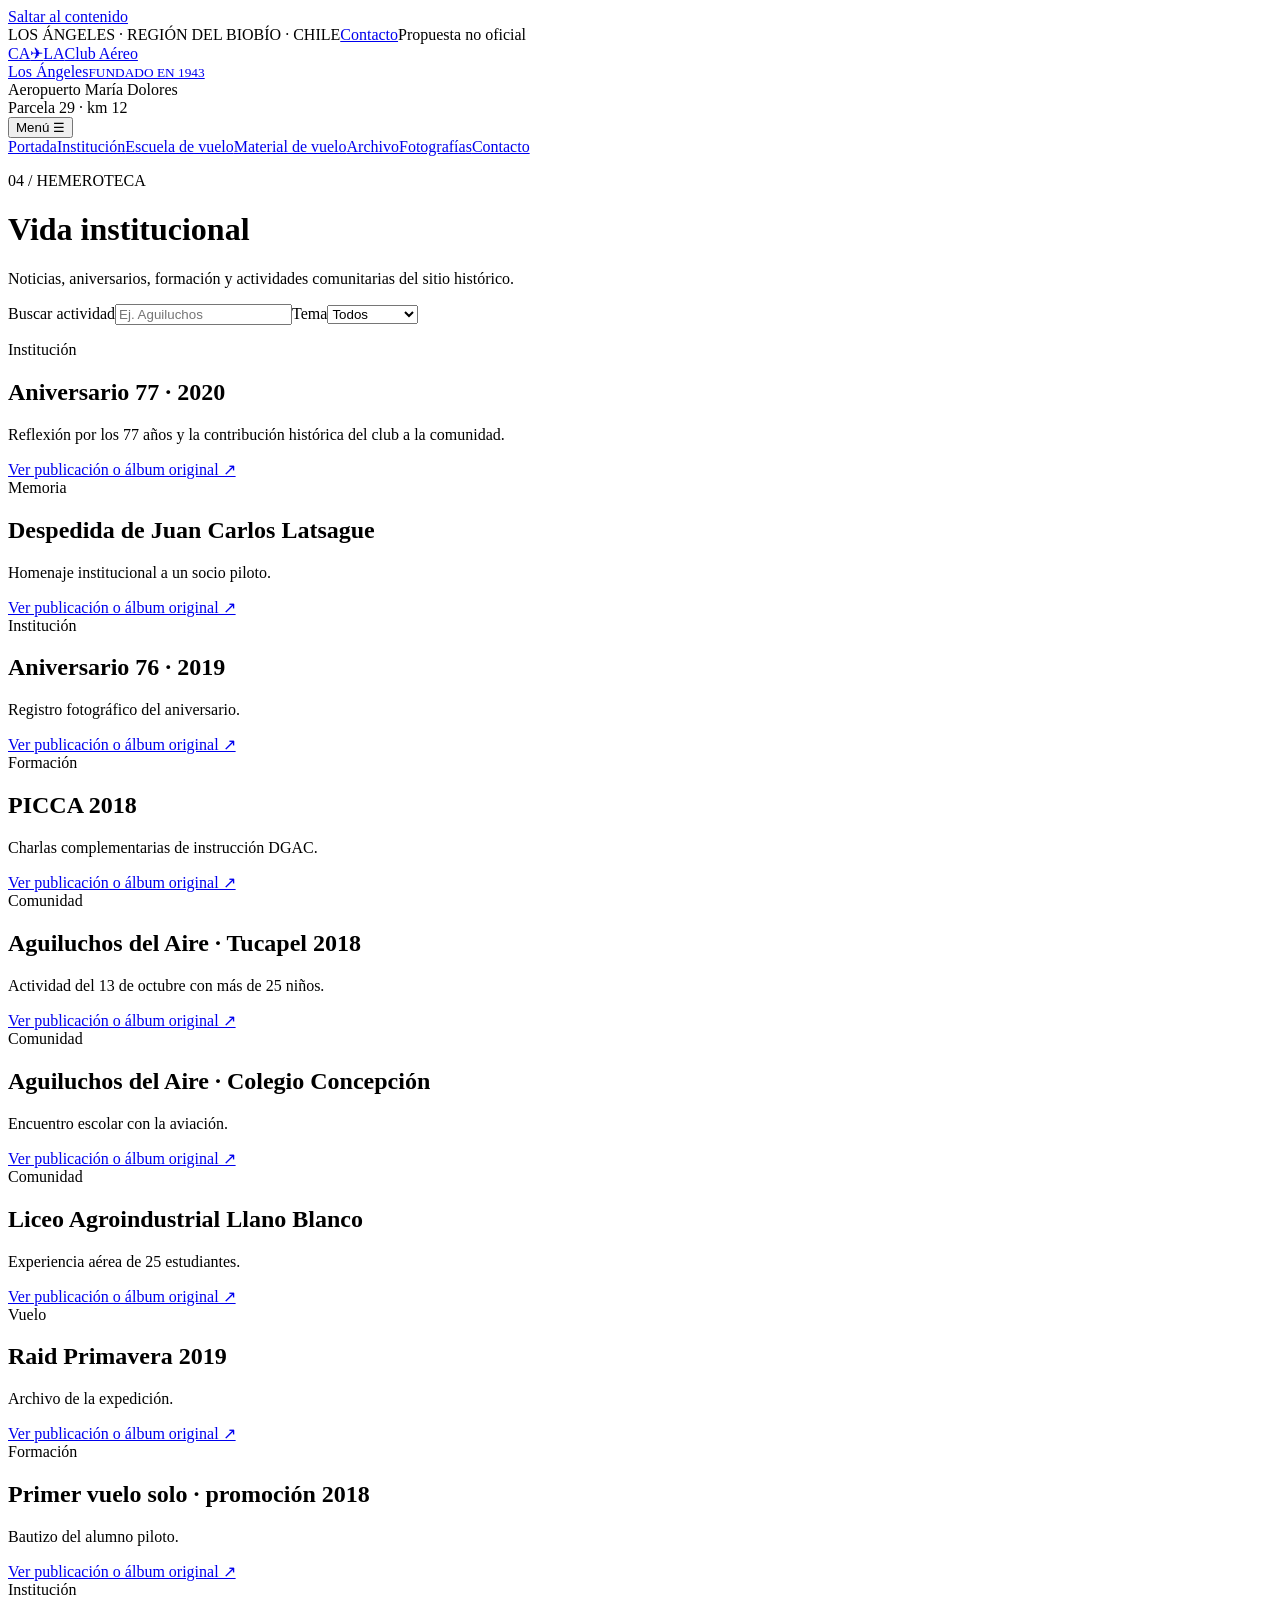
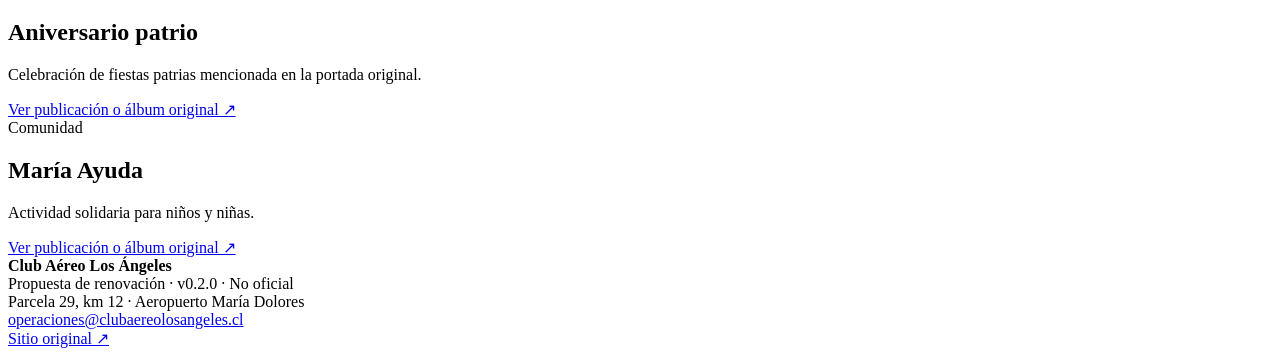
==== archivo.html @ f7039ebe "feat: v0.2.0 dirección editorial y archivo institucional" ====
<!doctype html><html lang="es"><head><meta charset="utf-8"><meta name="viewport" content="width=device-width,initial-scale=1"><meta name="robots" content="noindex,nofollow"><title>Archivo | Club Aéreo Los Ángeles</title><link rel="stylesheet" href="assets/css/editorial.css"><script src="assets/js/editorial.js" defer></script></head><body><a class="skip" href="#contenido">Saltar al contenido</a><div class="utility"><div class="shell"><span>LOS ÁNGELES · REGIÓN DEL BIOBÍO · CHILE</span><a href="mailto:operaciones@clubaereolosangeles.cl">Contacto</a><span>Propuesta no oficial</span></div></div><header class="shell masthead"><a href="index.html" class="wordmark"><span class="mark">CA<span>✈</span>LA</span><span>Club Aéreo<br>Los Ángeles<small>FUNDADO EN 1943</small></span></a><div class="mast-note">Aeropuerto María Dolores<br>Parcela 29 · km 12</div><button class="toggle" aria-expanded="false" aria-controls="nav">Menú ☰</button></header><nav class="nav" id="nav"><div class="shell"><a href="index.html">Portada</a><a href="club.html">Institución</a><a href="escuela.html">Escuela de vuelo</a><a href="flota.html">Material de vuelo</a><a href="archivo.html" aria-current="page">Archivo</a><a href="galeria.html">Fotografías</a><a href="index.html#contacto">Contacto</a></div></nav><main class="shell" id="contenido"><div class="pageintro"><p class="kicker">04 / HEMEROTECA</p><h1>Vida institucional</h1><p>Noticias, aniversarios, formación y actividades comunitarias del sitio histórico.</p></div><div class="filterbar"><label for="search">Buscar actividad</label><input id="search" type="search" placeholder="Ej. Aguiluchos"><label for="category">Tema</label><select id="category"><option value="">Todos</option><option>Institución</option><option>Memoria</option><option>Formación</option><option>Comunidad</option><option>Vuelo</option></select></div><p id="count" aria-live="polite"></p><div id="entries"><article id="0" class="archive-entry" data-category="Institución"><span class="kicker">Institución</span><div><h2>Aniversario 77 · 2020</h2><p>Reflexión por los 77 años y la contribución histórica del club a la comunidad.</p><a href="https://www.clubaereolosangeles.cl/aniversario%2077.html" class="source">Ver publicación o álbum original ↗</a></div></article><article id="1" class="archive-entry" data-category="Memoria"><span class="kicker">Memoria</span><div><h2>Despedida de Juan Carlos Latsague</h2><p>Homenaje institucional a un socio piloto.</p><a href="https://www.clubaereolosangeles.cl/Despedida%20JCLatsague.html" class="source">Ver publicación o álbum original ↗</a></div></article><article id="2" class="archive-entry" data-category="Institución"><span class="kicker">Institución</span><div><h2>Aniversario 76 · 2019</h2><p>Registro fotográfico del aniversario.</p><a href="https://www.clubaereolosangeles.cl/album/Aniversario%2076_2019/index.html" class="source">Ver publicación o álbum original ↗</a></div></article><article id="3" class="archive-entry" data-category="Formación"><span class="kicker">Formación</span><div><h2>PICCA 2018</h2><p>Charlas complementarias de instrucción DGAC.</p><a href="https://www.clubaereolosangeles.cl/album/PICCA%202018/index.html" class="source">Ver publicación o álbum original ↗</a></div></article><article id="4" class="archive-entry" data-category="Comunidad"><span class="kicker">Comunidad</span><div><h2>Aguiluchos del Aire · Tucapel 2018</h2><p>Actividad del 13 de octubre con más de 25 niños.</p><a href="https://www.clubaereolosangeles.cl/aguiluchos.html" class="source">Ver publicación o álbum original ↗</a></div></article><article id="5" class="archive-entry" data-category="Comunidad"><span class="kicker">Comunidad</span><div><h2>Aguiluchos del Aire · Colegio Concepción</h2><p>Encuentro escolar con la aviación.</p><a href="https://www.clubaereolosangeles.cl/aguiluchos%201.html" class="source">Ver publicación o álbum original ↗</a></div></article><article id="6" class="archive-entry" data-category="Comunidad"><span class="kicker">Comunidad</span><div><h2>Liceo Agroindustrial Llano Blanco</h2><p>Experiencia aérea de 25 estudiantes.</p><a href="https://www.clubaereolosangeles.cl/actividad22.html" class="source">Ver publicación o álbum original ↗</a></div></article><article id="7" class="archive-entry" data-category="Vuelo"><span class="kicker">Vuelo</span><div><h2>Raid Primavera 2019</h2><p>Archivo de la expedición.</p><a href="https://www.clubaereolosangeles.cl/album/RAID%20PRIMAVERA%202019/index.html" class="source">Ver publicación o álbum original ↗</a></div></article><article id="8" class="archive-entry" data-category="Formación"><span class="kicker">Formación</span><div><h2>Primer vuelo solo · promoción 2018</h2><p>Bautizo del alumno piloto.</p><a href="https://www.clubaereolosangeles.cl/album/Matias%20Wolft/index.html" class="source">Ver publicación o álbum original ↗</a></div></article><article id="9" class="archive-entry" data-category="Institución"><span class="kicker">Institución</span><div><h2>Aniversario patrio</h2><p>Celebración de fiestas patrias mencionada en la portada original.</p><a href="https://www.clubaereolosangeles.cl/index.html" class="source">Ver publicación o álbum original ↗</a></div></article><article id="10" class="archive-entry" data-category="Comunidad"><span class="kicker">Comunidad</span><div><h2>María Ayuda</h2><p>Actividad solidaria para niños y niñas.</p><a href="https://www.clubaereolosangeles.cl/actividad2.html" class="source">Ver publicación o álbum original ↗</a></div></article></div></main><footer><div class="shell footer"><div><strong>Club Aéreo Los Ángeles</strong><br>Propuesta de renovación · v0.2.0 · No oficial</div><div>Parcela 29, km 12 · Aeropuerto María Dolores<br><a href="mailto:operaciones@clubaereolosangeles.cl">operaciones@clubaereolosangeles.cl</a></div><a href="https://www.clubaereolosangeles.cl/">Sitio original ↗</a></div></footer></body></html>
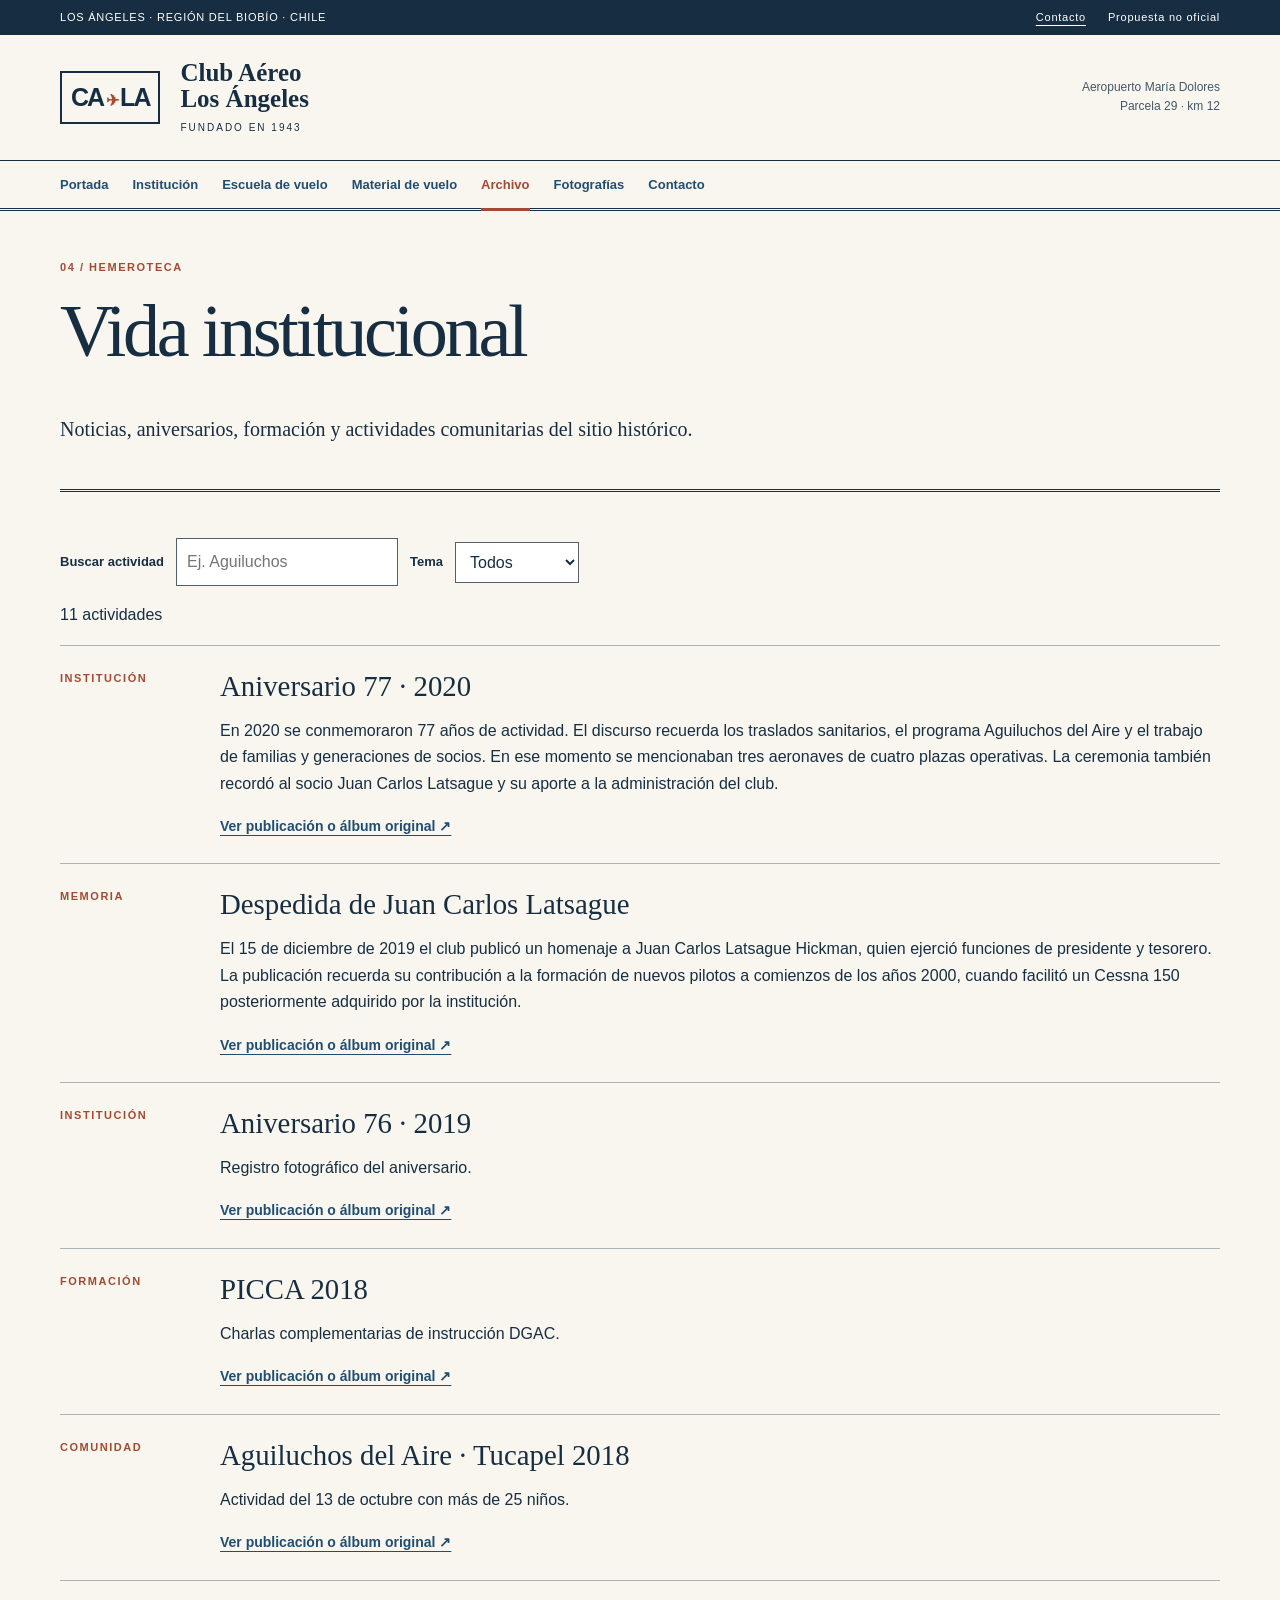
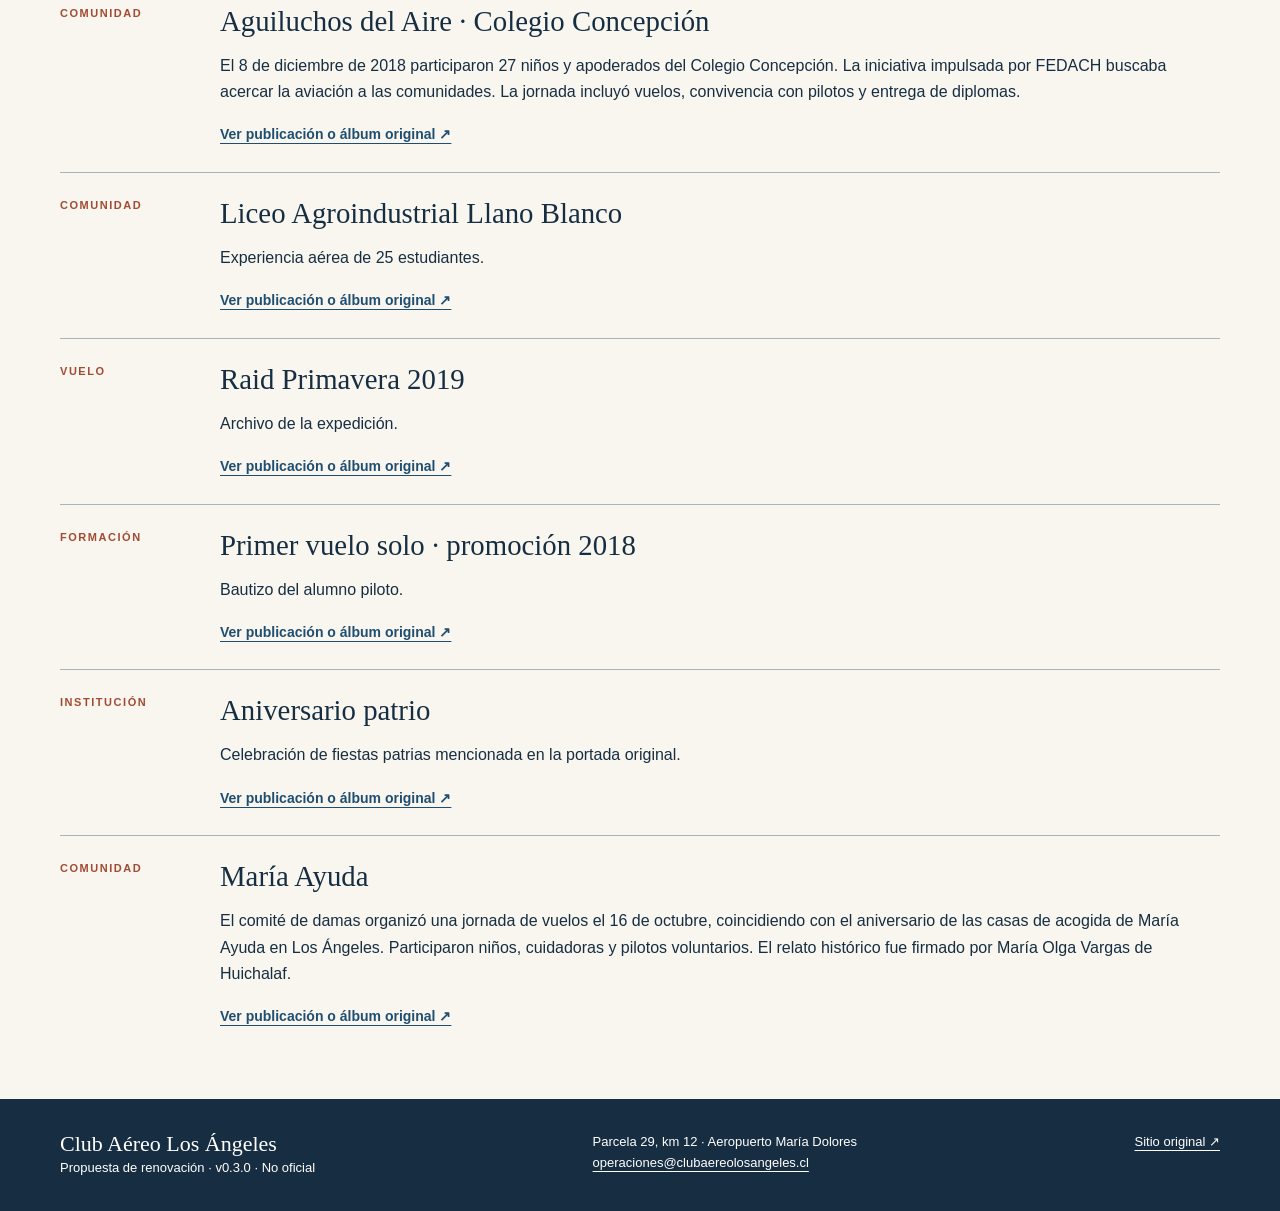
==== commit 82754388: "feat: v0.3.0 ampliar documentación histórica y galería" ====
--- a/archivo.html
+++ b/archivo.html
@@ -1 +1 @@
-<!doctype html><html lang="es"><head><meta charset="utf-8"><meta name="viewport" content="width=device-width,initial-scale=1"><meta name="robots" content="noindex,nofollow"><title>Archivo | Club Aéreo Los Ángeles</title><link rel="stylesheet" href="assets/css/editorial.css"><script src="assets/js/editorial.js" defer></script></head><body><a class="skip" href="#contenido">Saltar al contenido</a><div class="utility"><div class="shell"><span>LOS ÁNGELES · REGIÓN DEL BIOBÍO · CHILE</span><a href="mailto:operaciones@clubaereolosangeles.cl">Contacto</a><span>Propuesta no oficial</span></div></div><header class="shell masthead"><a href="index.html" class="wordmark"><span class="mark">CA<span>✈</span>LA</span><span>Club Aéreo<br>Los Ángeles<small>FUNDADO EN 1943</small></span></a><div class="mast-note">Aeropuerto María Dolores<br>Parcela 29 · km 12</div><button class="toggle" aria-expanded="false" aria-controls="nav">Menú ☰</button></header><nav class="nav" id="nav"><div class="shell"><a href="index.html">Portada</a><a href="club.html">Institución</a><a href="escuela.html">Escuela de vuelo</a><a href="flota.html">Material de vuelo</a><a href="archivo.html" aria-current="page">Archivo</a><a href="galeria.html">Fotografías</a><a href="index.html#contacto">Contacto</a></div></nav><main class="shell" id="contenido"><div class="pageintro"><p class="kicker">04 / HEMEROTECA</p><h1>Vida institucional</h1><p>Noticias, aniversarios, formación y actividades comunitarias del sitio histórico.</p></div><div class="filterbar"><label for="search">Buscar actividad</label><input id="search" type="search" placeholder="Ej. Aguiluchos"><label for="category">Tema</label><select id="category"><option value="">Todos</option><option>Institución</option><option>Memoria</option><option>Formación</option><option>Comunidad</option><option>Vuelo</option></select></div><p id="count" aria-live="polite"></p><div id="entries"><article id="0" class="archive-entry" data-category="Institución"><span class="kicker">Institución</span><div><h2>Aniversario 77 · 2020</h2><p>Reflexión por los 77 años y la contribución histórica del club a la comunidad.</p><a href="https://www.clubaereolosangeles.cl/aniversario%2077.html" class="source">Ver publicación o álbum original ↗</a></div></article><article id="1" class="archive-entry" data-category="Memoria"><span class="kicker">Memoria</span><div><h2>Despedida de Juan Carlos Latsague</h2><p>Homenaje institucional a un socio piloto.</p><a href="https://www.clubaereolosangeles.cl/Despedida%20JCLatsague.html" class="source">Ver publicación o álbum original ↗</a></div></article><article id="2" class="archive-entry" data-category="Institución"><span class="kicker">Institución</span><div><h2>Aniversario 76 · 2019</h2><p>Registro fotográfico del aniversario.</p><a href="https://www.clubaereolosangeles.cl/album/Aniversario%2076_2019/index.html" class="source">Ver publicación o álbum original ↗</a></div></article><article id="3" class="archive-entry" data-category="Formación"><span class="kicker">Formación</span><div><h2>PICCA 2018</h2><p>Charlas complementarias de instrucción DGAC.</p><a href="https://www.clubaereolosangeles.cl/album/PICCA%202018/index.html" class="source">Ver publicación o álbum original ↗</a></div></article><article id="4" class="archive-entry" data-category="Comunidad"><span class="kicker">Comunidad</span><div><h2>Aguiluchos del Aire · Tucapel 2018</h2><p>Actividad del 13 de octubre con más de 25 niños.</p><a href="https://www.clubaereolosangeles.cl/aguiluchos.html" class="source">Ver publicación o álbum original ↗</a></div></article><article id="5" class="archive-entry" data-category="Comunidad"><span class="kicker">Comunidad</span><div><h2>Aguiluchos del Aire · Colegio Concepción</h2><p>Encuentro escolar con la aviación.</p><a href="https://www.clubaereolosangeles.cl/aguiluchos%201.html" class="source">Ver publicación o álbum original ↗</a></div></article><article id="6" class="archive-entry" data-category="Comunidad"><span class="kicker">Comunidad</span><div><h2>Liceo Agroindustrial Llano Blanco</h2><p>Experiencia aérea de 25 estudiantes.</p><a href="https://www.clubaereolosangeles.cl/actividad22.html" class="source">Ver publicación o álbum original ↗</a></div></article><article id="7" class="archive-entry" data-category="Vuelo"><span class="kicker">Vuelo</span><div><h2>Raid Primavera 2019</h2><p>Archivo de la expedición.</p><a href="https://www.clubaereolosangeles.cl/album/RAID%20PRIMAVERA%202019/index.html" class="source">Ver publicación o álbum original ↗</a></div></article><article id="8" class="archive-entry" data-category="Formación"><span class="kicker">Formación</span><div><h2>Primer vuelo solo · promoción 2018</h2><p>Bautizo del alumno piloto.</p><a href="https://www.clubaereolosangeles.cl/album/Matias%20Wolft/index.html" class="source">Ver publicación o álbum original ↗</a></div></article><article id="9" class="archive-entry" data-category="Institución"><span class="kicker">Institución</span><div><h2>Aniversario patrio</h2><p>Celebración de fiestas patrias mencionada en la portada original.</p><a href="https://www.clubaereolosangeles.cl/index.html" class="source">Ver publicación o álbum original ↗</a></div></article><article id="10" class="archive-entry" data-category="Comunidad"><span class="kicker">Comunidad</span><div><h2>María Ayuda</h2><p>Actividad solidaria para niños y niñas.</p><a href="https://www.clubaereolosangeles.cl/actividad2.html" class="source">Ver publicación o álbum original ↗</a></div></article></div></main><footer><div class="shell footer"><div><strong>Club Aéreo Los Ángeles</strong><br>Propuesta de renovación · v0.2.0 · No oficial</div><div>Parcela 29, km 12 · Aeropuerto María Dolores<br><a href="mailto:operaciones@clubaereolosangeles.cl">operaciones@clubaereolosangeles.cl</a></div><a href="https://www.clubaereolosangeles.cl/">Sitio original ↗</a></div></footer></body></html>+<!doctype html><html lang="es"><head><meta charset="utf-8"><meta name="viewport" content="width=device-width,initial-scale=1"><meta name="robots" content="noindex,nofollow"><title>Archivo | Club Aéreo Los Ángeles</title><link rel="stylesheet" href="assets/css/editorial.css"><script src="assets/js/editorial.js" defer></script></head><body><a class="skip" href="#contenido">Saltar al contenido</a><div class="utility"><div class="shell"><span>LOS ÁNGELES · REGIÓN DEL BIOBÍO · CHILE</span><a href="mailto:operaciones@clubaereolosangeles.cl">Contacto</a><span>Propuesta no oficial</span></div></div><header class="shell masthead"><a href="index.html" class="wordmark"><span class="mark">CA<span>✈</span>LA</span><span>Club Aéreo<br>Los Ángeles<small>FUNDADO EN 1943</small></span></a><div class="mast-note">Aeropuerto María Dolores<br>Parcela 29 · km 12</div><button class="toggle" aria-expanded="false" aria-controls="nav">Menú ☰</button></header><nav class="nav" id="nav"><div class="shell"><a href="index.html">Portada</a><a href="club.html">Institución</a><a href="escuela.html">Escuela de vuelo</a><a href="flota.html">Material de vuelo</a><a href="archivo.html" aria-current="page">Archivo</a><a href="galeria.html">Fotografías</a><a href="index.html#contacto">Contacto</a></div></nav><main class="shell" id="contenido"><div class="pageintro"><p class="kicker">04 / HEMEROTECA</p><h1>Vida institucional</h1><p>Noticias, aniversarios, formación y actividades comunitarias del sitio histórico.</p></div><div class="filterbar"><label for="search">Buscar actividad</label><input id="search" type="search" placeholder="Ej. Aguiluchos"><label for="category">Tema</label><select id="category"><option value="">Todos</option><option>Institución</option><option>Memoria</option><option>Formación</option><option>Comunidad</option><option>Vuelo</option></select></div><p id="count" aria-live="polite"></p><div id="entries"><article id="0" class="archive-entry" data-category="Institución"><span class="kicker">Institución</span><div><h2>Aniversario 77 · 2020</h2><p>En 2020 se conmemoraron 77 años de actividad. El discurso recuerda los traslados sanitarios, el programa Aguiluchos del Aire y el trabajo de familias y generaciones de socios. En ese momento se mencionaban tres aeronaves de cuatro plazas operativas. La ceremonia también recordó al socio Juan Carlos Latsague y su aporte a la administración del club.</p><a href="https://www.clubaereolosangeles.cl/aniversario%2077.html" class="source">Ver publicación o álbum original ↗</a></div></article><article id="1" class="archive-entry" data-category="Memoria"><span class="kicker">Memoria</span><div><h2>Despedida de Juan Carlos Latsague</h2><p>El 15 de diciembre de 2019 el club publicó un homenaje a Juan Carlos Latsague Hickman, quien ejerció funciones de presidente y tesorero. La publicación recuerda su contribución a la formación de nuevos pilotos a comienzos de los años 2000, cuando facilitó un Cessna 150 posteriormente adquirido por la institución.</p><a href="https://www.clubaereolosangeles.cl/Despedida%20JCLatsague.html" class="source">Ver publicación o álbum original ↗</a></div></article><article id="2" class="archive-entry" data-category="Institución"><span class="kicker">Institución</span><div><h2>Aniversario 76 · 2019</h2><p>Registro fotográfico del aniversario.</p><a href="https://www.clubaereolosangeles.cl/album/Aniversario%2076_2019/index.html" class="source">Ver publicación o álbum original ↗</a></div></article><article id="3" class="archive-entry" data-category="Formación"><span class="kicker">Formación</span><div><h2>PICCA 2018</h2><p>Charlas complementarias de instrucción DGAC.</p><a href="https://www.clubaereolosangeles.cl/album/PICCA%202018/index.html" class="source">Ver publicación o álbum original ↗</a></div></article><article id="4" class="archive-entry" data-category="Comunidad"><span class="kicker">Comunidad</span><div><h2>Aguiluchos del Aire · Tucapel 2018</h2><p>Actividad del 13 de octubre con más de 25 niños.</p><a href="https://www.clubaereolosangeles.cl/aguiluchos.html" class="source">Ver publicación o álbum original ↗</a></div></article><article id="5" class="archive-entry" data-category="Comunidad"><span class="kicker">Comunidad</span><div><h2>Aguiluchos del Aire · Colegio Concepción</h2><p>El 8 de diciembre de 2018 participaron 27 niños y apoderados del Colegio Concepción. La iniciativa impulsada por FEDACH buscaba acercar la aviación a las comunidades. La jornada incluyó vuelos, convivencia con pilotos y entrega de diplomas.</p><a href="https://www.clubaereolosangeles.cl/aguiluchos%201.html" class="source">Ver publicación o álbum original ↗</a></div></article><article id="6" class="archive-entry" data-category="Comunidad"><span class="kicker">Comunidad</span><div><h2>Liceo Agroindustrial Llano Blanco</h2><p>Experiencia aérea de 25 estudiantes.</p><a href="https://www.clubaereolosangeles.cl/actividad22.html" class="source">Ver publicación o álbum original ↗</a></div></article><article id="7" class="archive-entry" data-category="Vuelo"><span class="kicker">Vuelo</span><div><h2>Raid Primavera 2019</h2><p>Archivo de la expedición.</p><a href="https://www.clubaereolosangeles.cl/album/RAID%20PRIMAVERA%202019/index.html" class="source">Ver publicación o álbum original ↗</a></div></article><article id="8" class="archive-entry" data-category="Formación"><span class="kicker">Formación</span><div><h2>Primer vuelo solo · promoción 2018</h2><p>Bautizo del alumno piloto.</p><a href="https://www.clubaereolosangeles.cl/album/Matias%20Wolft/index.html" class="source">Ver publicación o álbum original ↗</a></div></article><article id="9" class="archive-entry" data-category="Institución"><span class="kicker">Institución</span><div><h2>Aniversario patrio</h2><p>Celebración de fiestas patrias mencionada en la portada original.</p><a href="https://www.clubaereolosangeles.cl/index.html" class="source">Ver publicación o álbum original ↗</a></div></article><article id="10" class="archive-entry" data-category="Comunidad"><span class="kicker">Comunidad</span><div><h2>María Ayuda</h2><p>El comité de damas organizó una jornada de vuelos el 16 de octubre, coincidiendo con el aniversario de las casas de acogida de María Ayuda en Los Ángeles. Participaron niños, cuidadoras y pilotos voluntarios. El relato histórico fue firmado por María Olga Vargas de Huichalaf.</p><a href="https://www.clubaereolosangeles.cl/actividad2.html" class="source">Ver publicación o álbum original ↗</a></div></article></div></main><footer><div class="shell footer"><div><strong>Club Aéreo Los Ángeles</strong><br>Propuesta de renovación · v0.3.0 · No oficial</div><div>Parcela 29, km 12 · Aeropuerto María Dolores<br><a href="mailto:operaciones@clubaereolosangeles.cl">operaciones@clubaereolosangeles.cl</a></div><a href="https://www.clubaereolosangeles.cl/">Sitio original ↗</a></div></footer></body></html>
--- a/assets/css/editorial.css
+++ b/assets/css/editorial.css
@@ -0,0 +1 @@
+*{box-sizing:border-box}html{scroll-behavior:smooth}body{margin:0;background:#f8f6ef;color:#172e42;font:16px/1.65 Arial,sans-serif}a{color:#204e72;text-underline-offset:4px}a:hover{color:#a34b32}a:focus-visible,button:focus-visible,input:focus-visible,select:focus-visible{outline:3px solid #a34b32;outline-offset:4px}.shell{width:min(1160px,calc(100% - 64px));margin:auto}.utility{background:#172e42;color:#fff;font:11px/1.5 Arial;letter-spacing:.07em}.utility .shell{display:flex;gap:22px;align-items:center;padding:9px 0}.utility a{color:white;margin-left:auto}.masthead{display:flex;justify-content:space-between;align-items:center;padding:25px 0}.wordmark{display:flex;gap:20px;align-items:center;color:#172e42;text-decoration:none;font:bold 25px/1.05 Georgia,serif}.wordmark small{display:block;font:10px/1.5 Arial;letter-spacing:.2em;margin-top:8px}.mark{border:2px solid #172e42;padding:12px 9px;font:bold 25px/1 Arial;letter-spacing:-.08em}.mark span{color:#a34b32;font-size:16px;margin:0 3px}.mast-note{font:12px/1.6 Arial;text-align:right;color:#455769}.toggle{display:none}.nav{border-top:1px solid #172e42;border-bottom:3px double #172e42}.nav .shell{display:flex;gap:24px;align-items:center;flex-wrap:wrap}.nav a{font-size:13px;font-weight:bold;text-decoration:none;padding:13px 0;display:block}.nav a[aria-current]{color:#a34b32;border-bottom:3px solid #a34b32;margin-bottom:-3px}.skip{position:absolute;top:-100px;left:12px;background:#fff;padding:10px}.skip:focus{top:0}h1,h2,h3{font-family:Georgia,serif;font-weight:normal;line-height:1.12;margin:0 0 .55em}h1{font-size:clamp(2.7rem,5.8vw,5rem);letter-spacing:-.045em}h2{font-size:clamp(1.65rem,3vw,2.5rem)}h3{font-size:1.45rem}p{margin:0 0 1em}.kicker{font:bold 11px/1.5 Arial;letter-spacing:.14em;color:#a34b32;text-transform:uppercase;margin:0 0 14px}.front{display:grid;grid-template-columns:5fr 7fr;gap:35px;padding:45px 0 24px;align-items:center}.front-copy{padding-right:15px}.dek{font:21px/1.5 Georgia,serif}.primary{display:inline-block;background:#172e42;color:white;padding:12px 18px;text-decoration:none;font-size:14px;font-weight:bold}.primary:hover{background:#a34b32;color:white}.plain,.source{display:inline-block;margin:14px 0;font-weight:bold;font-size:14px}.front-copy .plain{display:block}figure{margin:0}img{display:block;max-width:100%;width:100%;object-fit:cover;background:#dce2e3}.front img{height:390px}.front figcaption,figcaption{font-size:11px;color:#52606b;padding-top:8px}.ticker{border-block:1px solid #172e42;display:flex;justify-content:space-between;gap:15px;padding:12px 0;font:bold 11px/1.4 Arial;letter-spacing:.07em}.front-news{display:grid;grid-template-columns:1fr 2fr;gap:60px;padding:45px 0;border-bottom:1px solid #aab3b7}.newsline{padding:16px 0;border-bottom:1px solid #b5bfc3}.newsline:first-child{padding-top:0}.newsline small{color:#a34b32;font-size:10px;font-weight:bold}.newsline h3{margin:6px 0}.newsline h3 a{text-decoration:none;color:#172e42}.newsline p{font-size:14px;margin:0}.feature{display:grid;grid-template-columns:1.3fr 1fr;gap:40px;align-items:center;padding:40px 0;border-bottom:1px solid #aab3b7}.feature img{height:280px}.pageintro{padding:48px 0 24px;border-bottom:3px double #172e42;margin-bottom:30px}.pageintro p:last-child{max-width:750px;font:20px/1.55 Georgia,serif}.reading{max-width:820px}.story{padding:30px 0;border-bottom:1px solid #b5bfc3}.story h2{margin-bottom:18px}.notice{border-left:3px solid #a34b32;padding:12px 18px;background:#eeeae0;font-size:14px}.directory{display:grid;grid-template-columns:1fr 1fr;margin:20px 0}.directory dt,.directory dd{border-bottom:1px solid #bac3c6;padding:8px;margin:0}.subjects{columns:2;padding-left:22px}.fleet-photo{display:grid;grid-template-columns:1fr 1fr;gap:16px;margin-bottom:32px}.fleet-photo img{height:270px}.table-scroll{overflow:auto;margin:20px 0}table{border-collapse:collapse;width:100%;min-width:620px;text-align:left}th,td{padding:12px;border-bottom:1px solid #aab3b7}thead{background:#172e42;color:white}tbody th{font-weight:bold}.filterbar{display:flex;align-items:center;gap:12px;flex-wrap:wrap;padding:16px 0}.filterbar label{font-size:13px;font-weight:bold}input,select{background:#fff;border:1px solid #52606b;padding:10px;font:inherit;color:#172e42}.archive-entry{display:grid;grid-template-columns:160px 1fr;border-top:1px solid #aab3b7;padding:24px 0;scroll-margin-top:20px}.archive-entry[hidden]{display:none}.archive-entry h2{font-size:1.8rem}.archive-entry .source{margin:0}.gallery-lead img{height:340px}.album-list{padding:0 0 0 32px}.album-list li{padding:14px 0;border-bottom:1px solid #aab3b7}.album-list a{display:flex;justify-content:space-between;gap:20px;text-decoration:none;font:20px/1.4 Georgia,serif}.album-list span{font:13px/1.6 Arial;white-space:nowrap}footer{background:#172e42;color:white;margin-top:45px;padding:32px 0;font-size:13px}.footer{display:flex;justify-content:space-between;gap:24px;flex-wrap:wrap}.footer a{color:#fff}.footer strong{font:22px Georgia,serif}@media(max-width:760px){.shell{width:calc(100% - 32px)}.utility .shell{gap:8px;flex-wrap:wrap}.utility a{margin-left:0}.mast-note{display:none}.wordmark{font-size:20px;gap:12px}.mark{font-size:20px}.toggle{display:block;background:none;border:1px solid #172e42;padding:8px;color:#172e42}.nav .shell{display:none}.nav.open .shell{display:flex;flex-direction:column;align-items:stretch;gap:0}.nav a{border-bottom:1px solid #b5bfc3}.front,.front-news,.feature{grid-template-columns:1fr;gap:24px}.front{padding-top:30px}.front img{height:260px}.ticker{flex-direction:column;gap:7px}.front-news{padding:30px 0}.feature img{height:240px}.pageintro{padding-top:30px}.subjects{columns:1}.archive-entry{grid-template-columns:1fr;gap:8px}.fleet-photo img{height:150px}.gallery-lead img{height:230px}.album-list a{font-size:17px}.filterbar{align-items:stretch;flex-direction:column}.directory{grid-template-columns:1fr 1fr}.footer{flex-direction:column}}@media(prefers-reduced-motion:reduce){html{scroll-behavior:auto}}
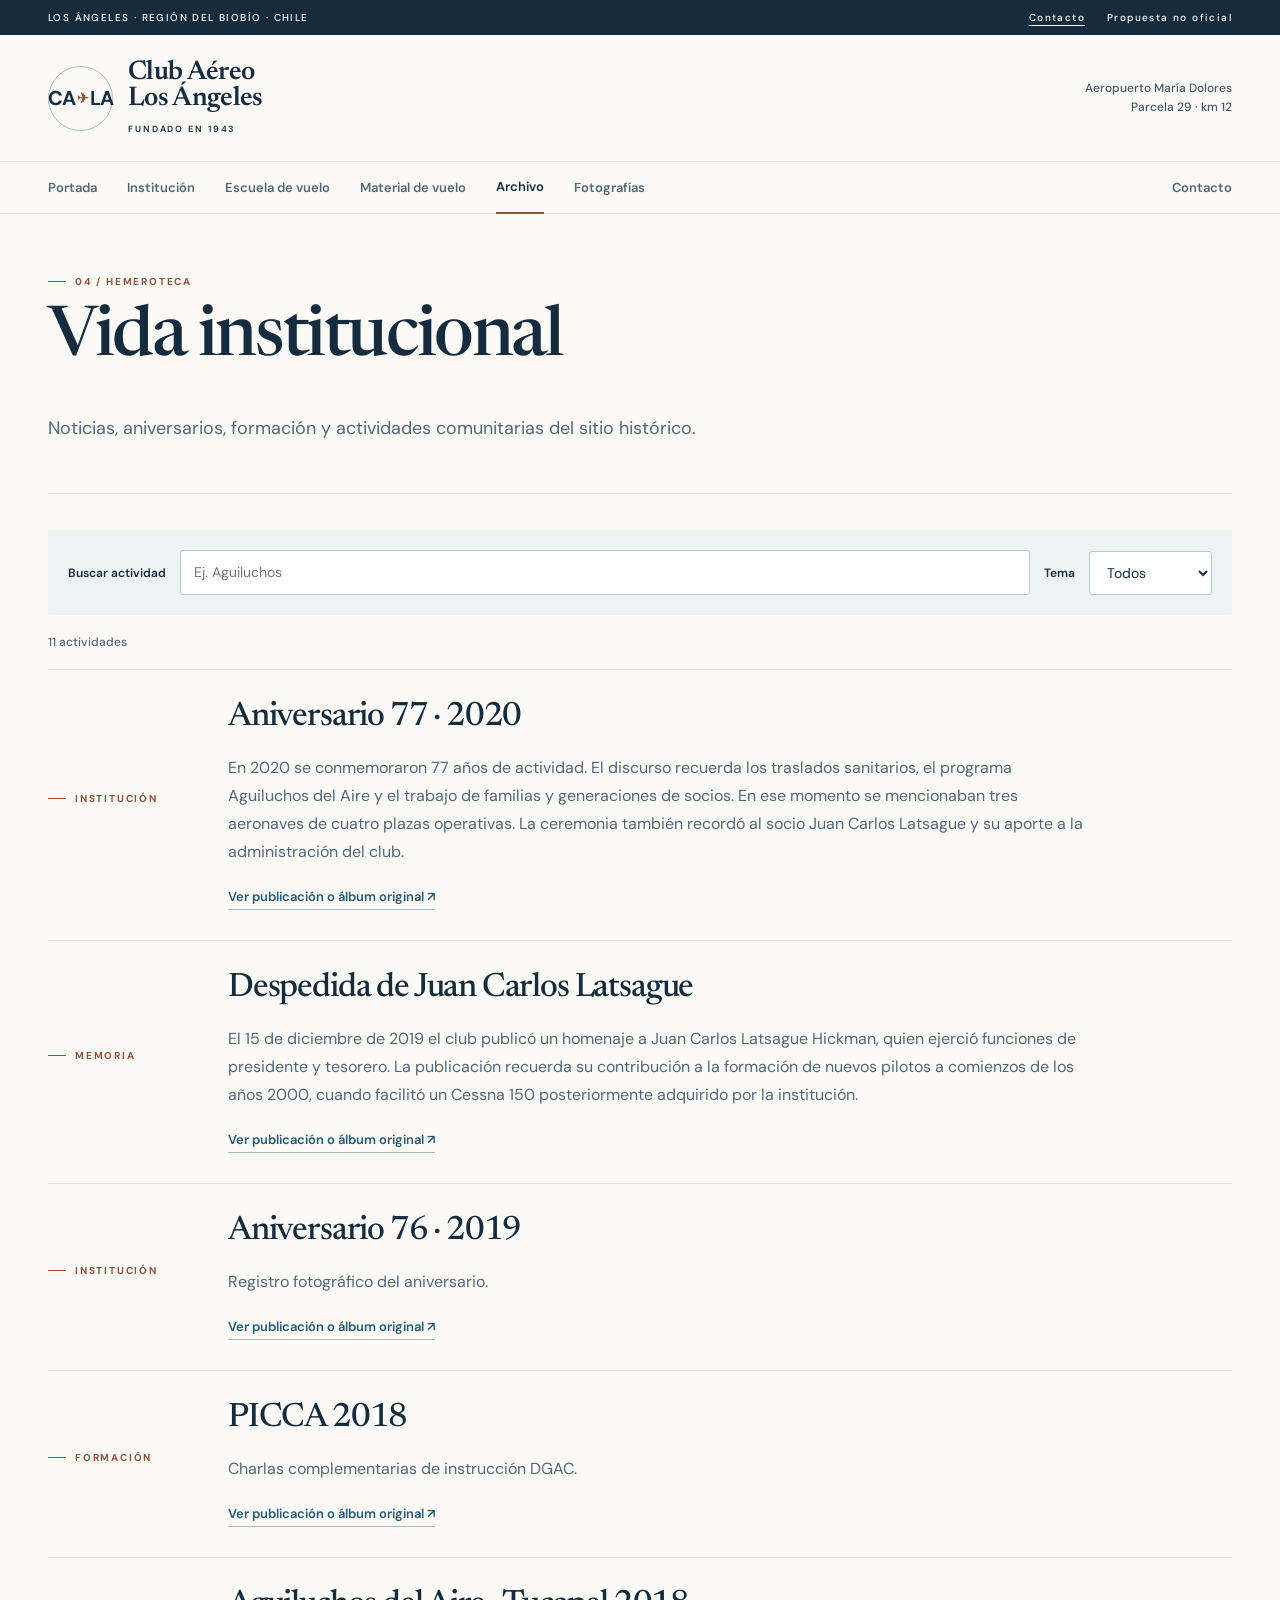
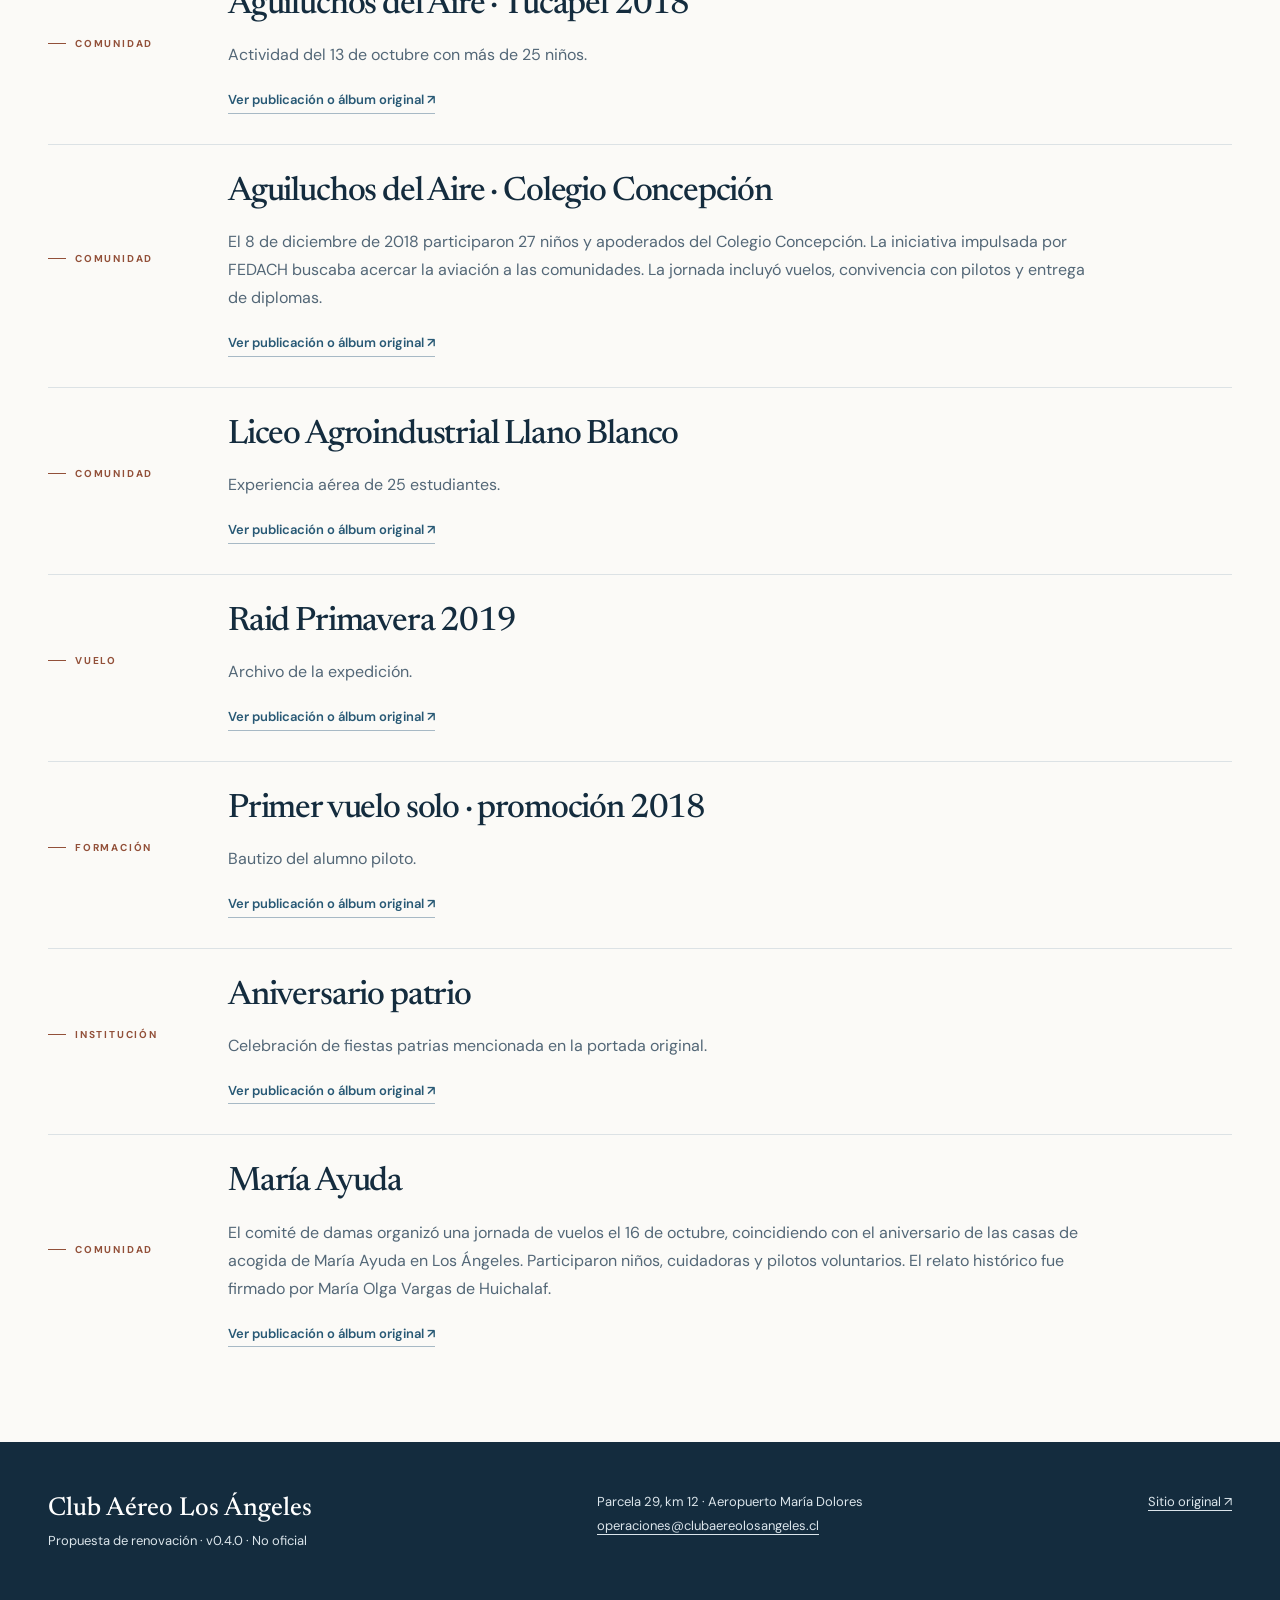
==== commit baebdaaf: "style: v0.4.0 contemporary aviation editorial" ====
--- a/archivo.html
+++ b/archivo.html
@@ -1 +1 @@
-<!doctype html><html lang="es"><head><meta charset="utf-8"><meta name="viewport" content="width=device-width,initial-scale=1"><meta name="robots" content="noindex,nofollow"><title>Archivo | Club Aéreo Los Ángeles</title><link rel="stylesheet" href="assets/css/editorial.css"><script src="assets/js/editorial.js" defer></script></head><body><a class="skip" href="#contenido">Saltar al contenido</a><div class="utility"><div class="shell"><span>LOS ÁNGELES · REGIÓN DEL BIOBÍO · CHILE</span><a href="mailto:operaciones@clubaereolosangeles.cl">Contacto</a><span>Propuesta no oficial</span></div></div><header class="shell masthead"><a href="index.html" class="wordmark"><span class="mark">CA<span>✈</span>LA</span><span>Club Aéreo<br>Los Ángeles<small>FUNDADO EN 1943</small></span></a><div class="mast-note">Aeropuerto María Dolores<br>Parcela 29 · km 12</div><button class="toggle" aria-expanded="false" aria-controls="nav">Menú ☰</button></header><nav class="nav" id="nav"><div class="shell"><a href="index.html">Portada</a><a href="club.html">Institución</a><a href="escuela.html">Escuela de vuelo</a><a href="flota.html">Material de vuelo</a><a href="archivo.html" aria-current="page">Archivo</a><a href="galeria.html">Fotografías</a><a href="index.html#contacto">Contacto</a></div></nav><main class="shell" id="contenido"><div class="pageintro"><p class="kicker">04 / HEMEROTECA</p><h1>Vida institucional</h1><p>Noticias, aniversarios, formación y actividades comunitarias del sitio histórico.</p></div><div class="filterbar"><label for="search">Buscar actividad</label><input id="search" type="search" placeholder="Ej. Aguiluchos"><label for="category">Tema</label><select id="category"><option value="">Todos</option><option>Institución</option><option>Memoria</option><option>Formación</option><option>Comunidad</option><option>Vuelo</option></select></div><p id="count" aria-live="polite"></p><div id="entries"><article id="0" class="archive-entry" data-category="Institución"><span class="kicker">Institución</span><div><h2>Aniversario 77 · 2020</h2><p>En 2020 se conmemoraron 77 años de actividad. El discurso recuerda los traslados sanitarios, el programa Aguiluchos del Aire y el trabajo de familias y generaciones de socios. En ese momento se mencionaban tres aeronaves de cuatro plazas operativas. La ceremonia también recordó al socio Juan Carlos Latsague y su aporte a la administración del club.</p><a href="https://www.clubaereolosangeles.cl/aniversario%2077.html" class="source">Ver publicación o álbum original ↗</a></div></article><article id="1" class="archive-entry" data-category="Memoria"><span class="kicker">Memoria</span><div><h2>Despedida de Juan Carlos Latsague</h2><p>El 15 de diciembre de 2019 el club publicó un homenaje a Juan Carlos Latsague Hickman, quien ejerció funciones de presidente y tesorero. La publicación recuerda su contribución a la formación de nuevos pilotos a comienzos de los años 2000, cuando facilitó un Cessna 150 posteriormente adquirido por la institución.</p><a href="https://www.clubaereolosangeles.cl/Despedida%20JCLatsague.html" class="source">Ver publicación o álbum original ↗</a></div></article><article id="2" class="archive-entry" data-category="Institución"><span class="kicker">Institución</span><div><h2>Aniversario 76 · 2019</h2><p>Registro fotográfico del aniversario.</p><a href="https://www.clubaereolosangeles.cl/album/Aniversario%2076_2019/index.html" class="source">Ver publicación o álbum original ↗</a></div></article><article id="3" class="archive-entry" data-category="Formación"><span class="kicker">Formación</span><div><h2>PICCA 2018</h2><p>Charlas complementarias de instrucción DGAC.</p><a href="https://www.clubaereolosangeles.cl/album/PICCA%202018/index.html" class="source">Ver publicación o álbum original ↗</a></div></article><article id="4" class="archive-entry" data-category="Comunidad"><span class="kicker">Comunidad</span><div><h2>Aguiluchos del Aire · Tucapel 2018</h2><p>Actividad del 13 de octubre con más de 25 niños.</p><a href="https://www.clubaereolosangeles.cl/aguiluchos.html" class="source">Ver publicación o álbum original ↗</a></div></article><article id="5" class="archive-entry" data-category="Comunidad"><span class="kicker">Comunidad</span><div><h2>Aguiluchos del Aire · Colegio Concepción</h2><p>El 8 de diciembre de 2018 participaron 27 niños y apoderados del Colegio Concepción. La iniciativa impulsada por FEDACH buscaba acercar la aviación a las comunidades. La jornada incluyó vuelos, convivencia con pilotos y entrega de diplomas.</p><a href="https://www.clubaereolosangeles.cl/aguiluchos%201.html" class="source">Ver publicación o álbum original ↗</a></div></article><article id="6" class="archive-entry" data-category="Comunidad"><span class="kicker">Comunidad</span><div><h2>Liceo Agroindustrial Llano Blanco</h2><p>Experiencia aérea de 25 estudiantes.</p><a href="https://www.clubaereolosangeles.cl/actividad22.html" class="source">Ver publicación o álbum original ↗</a></div></article><article id="7" class="archive-entry" data-category="Vuelo"><span class="kicker">Vuelo</span><div><h2>Raid Primavera 2019</h2><p>Archivo de la expedición.</p><a href="https://www.clubaereolosangeles.cl/album/RAID%20PRIMAVERA%202019/index.html" class="source">Ver publicación o álbum original ↗</a></div></article><article id="8" class="archive-entry" data-category="Formación"><span class="kicker">Formación</span><div><h2>Primer vuelo solo · promoción 2018</h2><p>Bautizo del alumno piloto.</p><a href="https://www.clubaereolosangeles.cl/album/Matias%20Wolft/index.html" class="source">Ver publicación o álbum original ↗</a></div></article><article id="9" class="archive-entry" data-category="Institución"><span class="kicker">Institución</span><div><h2>Aniversario patrio</h2><p>Celebración de fiestas patrias mencionada en la portada original.</p><a href="https://www.clubaereolosangeles.cl/index.html" class="source">Ver publicación o álbum original ↗</a></div></article><article id="10" class="archive-entry" data-category="Comunidad"><span class="kicker">Comunidad</span><div><h2>María Ayuda</h2><p>El comité de damas organizó una jornada de vuelos el 16 de octubre, coincidiendo con el aniversario de las casas de acogida de María Ayuda en Los Ángeles. Participaron niños, cuidadoras y pilotos voluntarios. El relato histórico fue firmado por María Olga Vargas de Huichalaf.</p><a href="https://www.clubaereolosangeles.cl/actividad2.html" class="source">Ver publicación o álbum original ↗</a></div></article></div></main><footer><div class="shell footer"><div><strong>Club Aéreo Los Ángeles</strong><br>Propuesta de renovación · v0.3.0 · No oficial</div><div>Parcela 29, km 12 · Aeropuerto María Dolores<br><a href="mailto:operaciones@clubaereolosangeles.cl">operaciones@clubaereolosangeles.cl</a></div><a href="https://www.clubaereolosangeles.cl/">Sitio original ↗</a></div></footer></body></html>+<!doctype html><html lang="es"><head><meta charset="utf-8"><meta name="viewport" content="width=device-width,initial-scale=1"><meta name="robots" content="noindex,nofollow"><title>Archivo | Club Aéreo Los Ángeles</title><link rel="stylesheet" href="assets/css/editorial.css?v=0.4.0"><script src="assets/js/editorial.js" defer></script></head><body><a class="skip" href="#contenido">Saltar al contenido</a><div class="utility"><div class="shell"><span>LOS ÁNGELES · REGIÓN DEL BIOBÍO · CHILE</span><a href="mailto:operaciones@clubaereolosangeles.cl">Contacto</a><span>Propuesta no oficial</span></div></div><header class="shell masthead"><a href="index.html" class="wordmark"><span class="mark">CA<span>✈</span>LA</span><span>Club Aéreo<br>Los Ángeles<small>FUNDADO EN 1943</small></span></a><div class="mast-note">Aeropuerto María Dolores<br>Parcela 29 · km 12</div><button class="toggle" aria-expanded="false" aria-controls="nav">Menú ☰</button></header><nav class="nav" id="nav"><div class="shell"><a href="index.html">Portada</a><a href="club.html">Institución</a><a href="escuela.html">Escuela de vuelo</a><a href="flota.html">Material de vuelo</a><a href="archivo.html" aria-current="page">Archivo</a><a href="galeria.html">Fotografías</a><a href="index.html#contacto">Contacto</a></div></nav><main class="shell" id="contenido"><div class="pageintro"><p class="kicker">04 / HEMEROTECA</p><h1>Vida institucional</h1><p>Noticias, aniversarios, formación y actividades comunitarias del sitio histórico.</p></div><div class="filterbar"><label for="search">Buscar actividad</label><input id="search" type="search" placeholder="Ej. Aguiluchos"><label for="category">Tema</label><select id="category"><option value="">Todos</option><option>Institución</option><option>Memoria</option><option>Formación</option><option>Comunidad</option><option>Vuelo</option></select></div><p id="count" aria-live="polite"></p><div id="entries"><article id="0" class="archive-entry" data-category="Institución"><span class="kicker">Institución</span><div><h2>Aniversario 77 · 2020</h2><p>En 2020 se conmemoraron 77 años de actividad. El discurso recuerda los traslados sanitarios, el programa Aguiluchos del Aire y el trabajo de familias y generaciones de socios. En ese momento se mencionaban tres aeronaves de cuatro plazas operativas. La ceremonia también recordó al socio Juan Carlos Latsague y su aporte a la administración del club.</p><a href="https://www.clubaereolosangeles.cl/aniversario%2077.html" class="source">Ver publicación o álbum original ↗</a></div></article><article id="1" class="archive-entry" data-category="Memoria"><span class="kicker">Memoria</span><div><h2>Despedida de Juan Carlos Latsague</h2><p>El 15 de diciembre de 2019 el club publicó un homenaje a Juan Carlos Latsague Hickman, quien ejerció funciones de presidente y tesorero. La publicación recuerda su contribución a la formación de nuevos pilotos a comienzos de los años 2000, cuando facilitó un Cessna 150 posteriormente adquirido por la institución.</p><a href="https://www.clubaereolosangeles.cl/Despedida%20JCLatsague.html" class="source">Ver publicación o álbum original ↗</a></div></article><article id="2" class="archive-entry" data-category="Institución"><span class="kicker">Institución</span><div><h2>Aniversario 76 · 2019</h2><p>Registro fotográfico del aniversario.</p><a href="https://www.clubaereolosangeles.cl/album/Aniversario%2076_2019/index.html" class="source">Ver publicación o álbum original ↗</a></div></article><article id="3" class="archive-entry" data-category="Formación"><span class="kicker">Formación</span><div><h2>PICCA 2018</h2><p>Charlas complementarias de instrucción DGAC.</p><a href="https://www.clubaereolosangeles.cl/album/PICCA%202018/index.html" class="source">Ver publicación o álbum original ↗</a></div></article><article id="4" class="archive-entry" data-category="Comunidad"><span class="kicker">Comunidad</span><div><h2>Aguiluchos del Aire · Tucapel 2018</h2><p>Actividad del 13 de octubre con más de 25 niños.</p><a href="https://www.clubaereolosangeles.cl/aguiluchos.html" class="source">Ver publicación o álbum original ↗</a></div></article><article id="5" class="archive-entry" data-category="Comunidad"><span class="kicker">Comunidad</span><div><h2>Aguiluchos del Aire · Colegio Concepción</h2><p>El 8 de diciembre de 2018 participaron 27 niños y apoderados del Colegio Concepción. La iniciativa impulsada por FEDACH buscaba acercar la aviación a las comunidades. La jornada incluyó vuelos, convivencia con pilotos y entrega de diplomas.</p><a href="https://www.clubaereolosangeles.cl/aguiluchos%201.html" class="source">Ver publicación o álbum original ↗</a></div></article><article id="6" class="archive-entry" data-category="Comunidad"><span class="kicker">Comunidad</span><div><h2>Liceo Agroindustrial Llano Blanco</h2><p>Experiencia aérea de 25 estudiantes.</p><a href="https://www.clubaereolosangeles.cl/actividad22.html" class="source">Ver publicación o álbum original ↗</a></div></article><article id="7" class="archive-entry" data-category="Vuelo"><span class="kicker">Vuelo</span><div><h2>Raid Primavera 2019</h2><p>Archivo de la expedición.</p><a href="https://www.clubaereolosangeles.cl/album/RAID%20PRIMAVERA%202019/index.html" class="source">Ver publicación o álbum original ↗</a></div></article><article id="8" class="archive-entry" data-category="Formación"><span class="kicker">Formación</span><div><h2>Primer vuelo solo · promoción 2018</h2><p>Bautizo del alumno piloto.</p><a href="https://www.clubaereolosangeles.cl/album/Matias%20Wolft/index.html" class="source">Ver publicación o álbum original ↗</a></div></article><article id="9" class="archive-entry" data-category="Institución"><span class="kicker">Institución</span><div><h2>Aniversario patrio</h2><p>Celebración de fiestas patrias mencionada en la portada original.</p><a href="https://www.clubaereolosangeles.cl/index.html" class="source">Ver publicación o álbum original ↗</a></div></article><article id="10" class="archive-entry" data-category="Comunidad"><span class="kicker">Comunidad</span><div><h2>María Ayuda</h2><p>El comité de damas organizó una jornada de vuelos el 16 de octubre, coincidiendo con el aniversario de las casas de acogida de María Ayuda en Los Ángeles. Participaron niños, cuidadoras y pilotos voluntarios. El relato histórico fue firmado por María Olga Vargas de Huichalaf.</p><a href="https://www.clubaereolosangeles.cl/actividad2.html" class="source">Ver publicación o álbum original ↗</a></div></article></div></main><footer><div class="shell footer"><div><strong>Club Aéreo Los Ángeles</strong><br>Propuesta de renovación · v0.4.0 · No oficial</div><div>Parcela 29, km 12 · Aeropuerto María Dolores<br><a href="mailto:operaciones@clubaereolosangeles.cl">operaciones@clubaereolosangeles.cl</a></div><a href="https://www.clubaereolosangeles.cl/">Sitio original ↗</a></div></footer></body></html>
--- a/assets/css/editorial.css
+++ b/assets/css/editorial.css
@@ -1 +1,20 @@
-*{box-sizing:border-box}html{scroll-behavior:smooth}body{margin:0;background:#f8f6ef;color:#172e42;font:16px/1.65 Arial,sans-serif}a{color:#204e72;text-underline-offset:4px}a:hover{color:#a34b32}a:focus-visible,button:focus-visible,input:focus-visible,select:focus-visible{outline:3px solid #a34b32;outline-offset:4px}.shell{width:min(1160px,calc(100% - 64px));margin:auto}.utility{background:#172e42;color:#fff;font:11px/1.5 Arial;letter-spacing:.07em}.utility .shell{display:flex;gap:22px;align-items:center;padding:9px 0}.utility a{color:white;margin-left:auto}.masthead{display:flex;justify-content:space-between;align-items:center;padding:25px 0}.wordmark{display:flex;gap:20px;align-items:center;color:#172e42;text-decoration:none;font:bold 25px/1.05 Georgia,serif}.wordmark small{display:block;font:10px/1.5 Arial;letter-spacing:.2em;margin-top:8px}.mark{border:2px solid #172e42;padding:12px 9px;font:bold 25px/1 Arial;letter-spacing:-.08em}.mark span{color:#a34b32;font-size:16px;margin:0 3px}.mast-note{font:12px/1.6 Arial;text-align:right;color:#455769}.toggle{display:none}.nav{border-top:1px solid #172e42;border-bottom:3px double #172e42}.nav .shell{display:flex;gap:24px;align-items:center;flex-wrap:wrap}.nav a{font-size:13px;font-weight:bold;text-decoration:none;padding:13px 0;display:block}.nav a[aria-current]{color:#a34b32;border-bottom:3px solid #a34b32;margin-bottom:-3px}.skip{position:absolute;top:-100px;left:12px;background:#fff;padding:10px}.skip:focus{top:0}h1,h2,h3{font-family:Georgia,serif;font-weight:normal;line-height:1.12;margin:0 0 .55em}h1{font-size:clamp(2.7rem,5.8vw,5rem);letter-spacing:-.045em}h2{font-size:clamp(1.65rem,3vw,2.5rem)}h3{font-size:1.45rem}p{margin:0 0 1em}.kicker{font:bold 11px/1.5 Arial;letter-spacing:.14em;color:#a34b32;text-transform:uppercase;margin:0 0 14px}.front{display:grid;grid-template-columns:5fr 7fr;gap:35px;padding:45px 0 24px;align-items:center}.front-copy{padding-right:15px}.dek{font:21px/1.5 Georgia,serif}.primary{display:inline-block;background:#172e42;color:white;padding:12px 18px;text-decoration:none;font-size:14px;font-weight:bold}.primary:hover{background:#a34b32;color:white}.plain,.source{display:inline-block;margin:14px 0;font-weight:bold;font-size:14px}.front-copy .plain{display:block}figure{margin:0}img{display:block;max-width:100%;width:100%;object-fit:cover;background:#dce2e3}.front img{height:390px}.front figcaption,figcaption{font-size:11px;color:#52606b;padding-top:8px}.ticker{border-block:1px solid #172e42;display:flex;justify-content:space-between;gap:15px;padding:12px 0;font:bold 11px/1.4 Arial;letter-spacing:.07em}.front-news{display:grid;grid-template-columns:1fr 2fr;gap:60px;padding:45px 0;border-bottom:1px solid #aab3b7}.newsline{padding:16px 0;border-bottom:1px solid #b5bfc3}.newsline:first-child{padding-top:0}.newsline small{color:#a34b32;font-size:10px;font-weight:bold}.newsline h3{margin:6px 0}.newsline h3 a{text-decoration:none;color:#172e42}.newsline p{font-size:14px;margin:0}.feature{display:grid;grid-template-columns:1.3fr 1fr;gap:40px;align-items:center;padding:40px 0;border-bottom:1px solid #aab3b7}.feature img{height:280px}.pageintro{padding:48px 0 24px;border-bottom:3px double #172e42;margin-bottom:30px}.pageintro p:last-child{max-width:750px;font:20px/1.55 Georgia,serif}.reading{max-width:820px}.story{padding:30px 0;border-bottom:1px solid #b5bfc3}.story h2{margin-bottom:18px}.notice{border-left:3px solid #a34b32;padding:12px 18px;background:#eeeae0;font-size:14px}.directory{display:grid;grid-template-columns:1fr 1fr;margin:20px 0}.directory dt,.directory dd{border-bottom:1px solid #bac3c6;padding:8px;margin:0}.subjects{columns:2;padding-left:22px}.fleet-photo{display:grid;grid-template-columns:1fr 1fr;gap:16px;margin-bottom:32px}.fleet-photo img{height:270px}.table-scroll{overflow:auto;margin:20px 0}table{border-collapse:collapse;width:100%;min-width:620px;text-align:left}th,td{padding:12px;border-bottom:1px solid #aab3b7}thead{background:#172e42;color:white}tbody th{font-weight:bold}.filterbar{display:flex;align-items:center;gap:12px;flex-wrap:wrap;padding:16px 0}.filterbar label{font-size:13px;font-weight:bold}input,select{background:#fff;border:1px solid #52606b;padding:10px;font:inherit;color:#172e42}.archive-entry{display:grid;grid-template-columns:160px 1fr;border-top:1px solid #aab3b7;padding:24px 0;scroll-margin-top:20px}.archive-entry[hidden]{display:none}.archive-entry h2{font-size:1.8rem}.archive-entry .source{margin:0}.gallery-lead img{height:340px}.album-list{padding:0 0 0 32px}.album-list li{padding:14px 0;border-bottom:1px solid #aab3b7}.album-list a{display:flex;justify-content:space-between;gap:20px;text-decoration:none;font:20px/1.4 Georgia,serif}.album-list span{font:13px/1.6 Arial;white-space:nowrap}footer{background:#172e42;color:white;margin-top:45px;padding:32px 0;font-size:13px}.footer{display:flex;justify-content:space-between;gap:24px;flex-wrap:wrap}.footer a{color:#fff}.footer strong{font:22px Georgia,serif}@media(max-width:760px){.shell{width:calc(100% - 32px)}.utility .shell{gap:8px;flex-wrap:wrap}.utility a{margin-left:0}.mast-note{display:none}.wordmark{font-size:20px;gap:12px}.mark{font-size:20px}.toggle{display:block;background:none;border:1px solid #172e42;padding:8px;color:#172e42}.nav .shell{display:none}.nav.open .shell{display:flex;flex-direction:column;align-items:stretch;gap:0}.nav a{border-bottom:1px solid #b5bfc3}.front,.front-news,.feature{grid-template-columns:1fr;gap:24px}.front{padding-top:30px}.front img{height:260px}.ticker{flex-direction:column;gap:7px}.front-news{padding:30px 0}.feature img{height:240px}.pageintro{padding-top:30px}.subjects{columns:1}.archive-entry{grid-template-columns:1fr;gap:8px}.fleet-photo img{height:150px}.gallery-lead img{height:230px}.album-list a{font-size:17px}.filterbar{align-items:stretch;flex-direction:column}.directory{grid-template-columns:1fr 1fr}.footer{flex-direction:column}}@media(prefers-reduced-motion:reduce){html{scroll-behavior:auto}}+@import url('https://fonts.googleapis.com/css2?family=DM+Sans:wght@400;500;600;700&family=Newsreader:opsz,wght@6..72,400;6..72,500;6..72,600&display=swap');
+*{box-sizing:border-box}html{scroll-behavior:smooth}body{margin:0;background:#f8f6ef;color:#172e42;font:16px/1.65 Arial,sans-serif}a{color:#204e72;text-underline-offset:4px}a:hover{color:#a34b32}a:focus-visible,button:focus-visible,input:focus-visible,select:focus-visible{outline:3px solid #a34b32;outline-offset:4px}.shell{width:min(1160px,calc(100% - 64px));margin:auto}.utility{background:#172e42;color:#fff;font:11px/1.5 Arial;letter-spacing:.07em}.utility .shell{display:flex;gap:22px;align-items:center;padding:9px 0}.utility a{color:white;margin-left:auto}.masthead{display:flex;justify-content:space-between;align-items:center;padding:25px 0}.wordmark{display:flex;gap:20px;align-items:center;color:#172e42;text-decoration:none;font:bold 25px/1.05 Georgia,serif}.wordmark small{display:block;font:10px/1.5 Arial;letter-spacing:.2em;margin-top:8px}.mark{border:2px solid #172e42;padding:12px 9px;font:bold 25px/1 Arial;letter-spacing:-.08em}.mark span{color:#a34b32;font-size:16px;margin:0 3px}.mast-note{font:12px/1.6 Arial;text-align:right;color:#455769}.toggle{display:none}.nav{border-top:1px solid #172e42;border-bottom:3px double #172e42}.nav .shell{display:flex;gap:24px;align-items:center;flex-wrap:wrap}.nav a{font-size:13px;font-weight:bold;text-decoration:none;padding:13px 0;display:block}.nav a[aria-current]{color:#a34b32;border-bottom:3px solid #a34b32;margin-bottom:-3px}.skip{position:absolute;top:-100px;left:12px;background:#fff;padding:10px}.skip:focus{top:0}h1,h2,h3{font-family:Georgia,serif;font-weight:normal;line-height:1.12;margin:0 0 .55em}h1{font-size:clamp(2.7rem,5.8vw,5rem);letter-spacing:-.045em}h2{font-size:clamp(1.65rem,3vw,2.5rem)}h3{font-size:1.45rem}p{margin:0 0 1em}.kicker{font:bold 11px/1.5 Arial;letter-spacing:.14em;color:#a34b32;text-transform:uppercase;margin:0 0 14px}.front{display:grid;grid-template-columns:5fr 7fr;gap:35px;padding:45px 0 24px;align-items:center}.front-copy{padding-right:15px}.dek{font:21px/1.5 Georgia,serif}.primary{display:inline-block;background:#172e42;color:white;padding:12px 18px;text-decoration:none;font-size:14px;font-weight:bold}.primary:hover{background:#a34b32;color:white}.plain,.source{display:inline-block;margin:14px 0;font-weight:bold;font-size:14px}.front-copy .plain{display:block}figure{margin:0}img{display:block;max-width:100%;width:100%;object-fit:cover;background:#dce2e3}.front img{height:390px}.front figcaption,figcaption{font-size:11px;color:#52606b;padding-top:8px}.ticker{border-block:1px solid #172e42;display:flex;justify-content:space-between;gap:15px;padding:12px 0;font:bold 11px/1.4 Arial;letter-spacing:.07em}.front-news{display:grid;grid-template-columns:1fr 2fr;gap:60px;padding:45px 0;border-bottom:1px solid #aab3b7}.newsline{padding:16px 0;border-bottom:1px solid #b5bfc3}.newsline:first-child{padding-top:0}.newsline small{color:#a34b32;font-size:10px;font-weight:bold}.newsline h3{margin:6px 0}.newsline h3 a{text-decoration:none;color:#172e42}.newsline p{font-size:14px;margin:0}.feature{display:grid;grid-template-columns:1.3fr 1fr;gap:40px;align-items:center;padding:40px 0;border-bottom:1px solid #aab3b7}.feature img{height:280px}.pageintro{padding:48px 0 24px;border-bottom:3px double #172e42;margin-bottom:30px}.pageintro p:last-child{max-width:750px;font:20px/1.55 Georgia,serif}.reading{max-width:820px}.story{padding:30px 0;border-bottom:1px solid #b5bfc3}.story h2{margin-bottom:18px}.notice{border-left:3px solid #a34b32;padding:12px 18px;background:#eeeae0;font-size:14px}.directory{display:grid;grid-template-columns:1fr 1fr;margin:20px 0}.directory dt,.directory dd{border-bottom:1px solid #bac3c6;padding:8px;margin:0}.subjects{columns:2;padding-left:22px}.fleet-photo{display:grid;grid-template-columns:1fr 1fr;gap:16px;margin-bottom:32px}.fleet-photo img{height:270px}.table-scroll{overflow:auto;margin:20px 0}table{border-collapse:collapse;width:100%;min-width:620px;text-align:left}th,td{padding:12px;border-bottom:1px solid #aab3b7}thead{background:#172e42;color:white}tbody th{font-weight:bold}.filterbar{display:flex;align-items:center;gap:12px;flex-wrap:wrap;padding:16px 0}.filterbar label{font-size:13px;font-weight:bold}input,select{background:#fff;border:1px solid #52606b;padding:10px;font:inherit;color:#172e42}.archive-entry{display:grid;grid-template-columns:160px 1fr;border-top:1px solid #aab3b7;padding:24px 0;scroll-margin-top:20px}.archive-entry[hidden]{display:none}.archive-entry h2{font-size:1.8rem}.archive-entry .source{margin:0}.gallery-lead img{height:340px}.album-list{padding:0 0 0 32px}.album-list li{padding:14px 0;border-bottom:1px solid #aab3b7}.album-list a{display:flex;justify-content:space-between;gap:20px;text-decoration:none;font:20px/1.4 Georgia,serif}.album-list span{font:13px/1.6 Arial;white-space:nowrap}footer{background:#172e42;color:white;margin-top:45px;padding:32px 0;font-size:13px}.footer{display:flex;justify-content:space-between;gap:24px;flex-wrap:wrap}.footer a{color:#fff}.footer strong{font:22px Georgia,serif}@media(max-width:760px){.shell{width:calc(100% - 32px)}.utility .shell{gap:8px;flex-wrap:wrap}.utility a{margin-left:0}.mast-note{display:none}.wordmark{font-size:20px;gap:12px}.mark{font-size:20px}.toggle{display:block;background:none;border:1px solid #172e42;padding:8px;color:#172e42}.nav .shell{display:none}.nav.open .shell{display:flex;flex-direction:column;align-items:stretch;gap:0}.nav a{border-bottom:1px solid #b5bfc3}.front,.front-news,.feature{grid-template-columns:1fr;gap:24px}.front{padding-top:30px}.front img{height:260px}.ticker{flex-direction:column;gap:7px}.front-news{padding:30px 0}.feature img{height:240px}.pageintro{padding-top:30px}.subjects{columns:1}.archive-entry{grid-template-columns:1fr;gap:8px}.fleet-photo img{height:150px}.gallery-lead img{height:230px}.album-list a{font-size:17px}.filterbar{align-items:stretch;flex-direction:column}.directory{grid-template-columns:1fr 1fr}.footer{flex-direction:column}}@media(prefers-reduced-motion:reduce){html{scroll-behavior:auto}}
+/* v0.4.0 — Contemporary aviation editorial */ 
+:root{--ink:#142c3e;--muted:#536777;--accent:#925039;--paper:#fbfaf7;--line:#dce2e5;--soft:#edf2f3;--sans:'DM Sans',Arial,sans-serif;--serif:'Newsreader',Georgia,serif}
+body{background:var(--paper);color:var(--ink);font:16px/1.75 var(--sans);-webkit-font-smoothing:antialiased}
+.shell{width:min(1280px,calc(100% - 96px))}a{color:#285975;transition:color .18s,background .18s}a:hover{color:var(--accent)}
+.utility{background:var(--ink);font:500 10px/1.5 var(--sans);letter-spacing:.14em}.utility .shell{padding:10px 0}
+.masthead{padding:25px 0}.wordmark{font:600 27px/.98 var(--serif);letter-spacing:-.025em;gap:15px}.wordmark small{font:600 9px/1.5 var(--sans);letter-spacing:.21em;margin-top:10px}.mark{font:700 20px/1 var(--sans);border:1px solid #aebbc1;border-radius:50%;width:65px;height:65px;display:grid;place-content:center;display:flex;align-items:center;justify-content:center;padding:0;letter-spacing:-.06em}.mark span{font-size:14px;margin:0 2px}.mast-note{font:500 12px/1.6 var(--sans)}
+.nav{border-top:1px solid var(--line);border-bottom:1px solid var(--line);background:var(--paper);position:sticky;top:0;z-index:10}.nav .shell{gap:30px}.nav a{position:relative;font:600 13px/1.5 var(--sans);padding:15px 0;color:var(--muted)}.nav a[aria-current]{color:var(--ink);border-bottom:2px solid var(--accent);margin-bottom:-1px}.nav a:hover{color:var(--accent)}.nav a:last-child{margin-left:auto}
+h1,h2,h3{font-family:var(--serif);font-weight:500;letter-spacing:-.035em;line-height:1.04}h1{font-size:clamp(3.4rem,6.6vw,6rem)}h2{font-size:clamp(2rem,3.4vw,3.15rem)}h3{font-size:1.65rem}.kicker{font:700 10px/1.5 var(--sans);letter-spacing:.18em;color:var(--accent);display:flex;align-items:center;gap:9px}.kicker:before{content:'';width:18px;height:1px;background:currentColor;flex:none}
+.front{grid-template-columns:5fr 7fr;gap:clamp(28px,5vw,72px);padding:56px 0 32px}.front-copy{padding:0}.front h1{margin-bottom:20px}.dek{font:400 19px/1.65 var(--sans);color:var(--muted);max-width:430px}.primary{background:var(--ink);color:white;padding:14px 21px;border-radius:3px;font:600 13px/1.5 var(--sans);letter-spacing:.01em}.primary:hover{background:#285975}.plain,.source{font:600 13px/1.5 var(--sans);margin:16px 0;text-decoration:none;border-bottom:1px solid #a7b9c5;padding-bottom:3px;width:fit-content}.front img{height:clamp(330px,37vw,490px);border-radius:3px;object-position:center}.front figure{position:relative}.front figcaption{font:500 10px/1.6 var(--sans);letter-spacing:.06em;color:var(--muted);text-align:right}
+.ticker{border-color:var(--line);padding:17px 0;font:600 10px/1.5 var(--sans);letter-spacing:.12em;color:var(--muted)}.ticker span:before{content:'·';color:var(--accent);margin-right:9px}
+.front-news{grid-template-columns:4fr 8fr;gap:clamp(30px,7vw,100px);padding:65px 0;border-color:var(--line)}.front-news>div:first-child p:not(.kicker){max-width:270px;color:var(--muted)}.newsline{padding:21px 0;border-color:var(--line);position:relative}.newsline small{font:700 10px/1.5 var(--sans);letter-spacing:.12em}.newsline h3{margin:8px 0}.newsline h3 a:hover{color:var(--accent)}.newsline p{font-size:14px;color:var(--muted)}
+.feature{background:var(--soft);padding:0;gap:0;margin:50px 0;border:0;grid-template-columns:1.2fr 1fr;overflow:hidden;border-radius:3px}.feature img{height:100%;min-height:330px}.feature>div{padding:clamp(24px,5vw,60px)}.feature p:not(.kicker){color:var(--muted)}
+.pageintro{padding:60px 0 32px;border-bottom:1px solid var(--line);margin-bottom:36px}.pageintro h1{font-size:clamp(3rem,5.4vw,5rem)}.pageintro p:last-child{font:400 18px/1.7 var(--sans);color:var(--muted);max-width:700px}.reading{max-width:850px}.story{padding:36px 0;border-color:var(--line)}.story p{max-width:82ch}.notice{background:#f1ece5;border-left:2px solid var(--accent);border-radius:0 3px 3px 0;color:#543d31;padding:16px 20px}.directory dt,.directory dd{border-color:var(--line);padding:12px 10px;overflow-wrap:anywhere}.directory dt{font-size:13px;color:var(--muted);font-weight:600}.directory dd{font-size:14px}.subjects li{padding:5px 0}.fleet-photo{gap:20px}.fleet-photo img{height:320px;border-radius:3px}.table-scroll{border:1px solid var(--line);border-radius:3px}th,td{border-color:var(--line);padding:16px;font-size:14px}thead{background:var(--soft);color:var(--ink)}tbody tr:nth-child(even){background:#f2f5f5}.technical{border-top:1px solid var(--line);padding:15px 0}.technical summary{cursor:pointer;font:500 24px/1.4 var(--serif);padding:8px 0}.technical[open] summary{color:var(--accent)}
+.filterbar{background:var(--soft);padding:20px;gap:14px;border-radius:3px}.filterbar label{font:600 12px/1.5 var(--sans)}input,select{border:1px solid #b7c5cc;border-radius:3px;padding:11px 13px;font:400 14px/1.5 var(--sans)}#search{flex:1;min-width:0}#count{font:500 12px/1.5 var(--sans);color:var(--muted);margin:18px 0}.archive-entry{grid-template-columns:180px 1fr;border-color:var(--line);padding:30px 0;scroll-margin-top:80px}.archive-entry h2{font-size:2.1rem}.archive-entry p{max-width:78ch;color:var(--muted)}.gallery-lead img{height:clamp(240px,37vw,460px);border-radius:3px}.album-list{list-style:none;counter-reset:album;padding:0}.album-list li{counter-increment:album;display:grid;grid-template-columns:48px 1fr;align-items:center;border-color:var(--line);padding:20px 0}.album-list li:before{content:counter(album,decimal-leading-zero);font:600 11px/1.5 var(--sans);color:var(--accent)}.album-list a{font:500 24px/1.2 var(--serif);align-items:center;color:var(--ink)}.album-list span{font:600 12px/1.5 var(--sans);color:#285975}.album-list a:hover{color:var(--accent)}
+footer{margin-top:65px;background:var(--ink);padding:48px 0;font:400 13px/1.8 var(--sans);color:#dbe5eb}.footer strong{font:500 26px/1.5 var(--serif);color:white}.footer a{color:#dbe5eb}.skip{z-index:99}
+@media(max-width:900px){.shell{width:calc(100% - 48px)}.nav .shell{gap:16px}.nav a{font-size:12px}.front{gap:25px}.front h1{font-size:clamp(2.9rem,6.6vw,5rem)}}
+@media(max-width:760px){.shell{width:calc(100% - 36px)}.utility .shell{font-size:9px}.masthead{padding:17px 0}.mark{width:49px;height:49px;font-size:16px}.mark span{font-size:12px}.wordmark{font-size:23px;gap:10px}.toggle{border:1px solid var(--line);border-radius:3px;font:600 12px/1.5 var(--sans);padding:10px}.nav .shell{gap:0}.nav a:last-child{margin-left:0}.nav a[aria-current]{border-bottom:1px solid var(--accent)}.front,.front-news,.feature{grid-template-columns:1fr;gap:22px}.front{padding-top:32px}.front h1{font-size:clamp(3.2rem,11vw,4.5rem)}.front img{height:280px}.dek{font-size:17px}.front-news{padding:40px 0}.feature{gap:0;margin:30px 0}.feature img{min-height:0;height:230px}.pageintro{padding:35px 0 20px}.pageintro p:last-child{font-size:16px}.archive-entry{grid-template-columns:1fr;gap:8px;padding:23px 0}.archive-entry h2{font-size:1.8rem}.filterbar{padding:15px}.fleet-photo img{height:150px}.directory{grid-template-columns:1fr 1fr}.album-list li{grid-template-columns:32px 1fr}.album-list a{font-size:20px}.album-list span{font-size:10px}.footer{flex-direction:column;gap:20px}footer{padding:35px 0;margin-top:40px}}
+@media(prefers-reduced-motion:reduce){*,*::before,*::after{scroll-behavior:auto!important;transition:none!important}}
